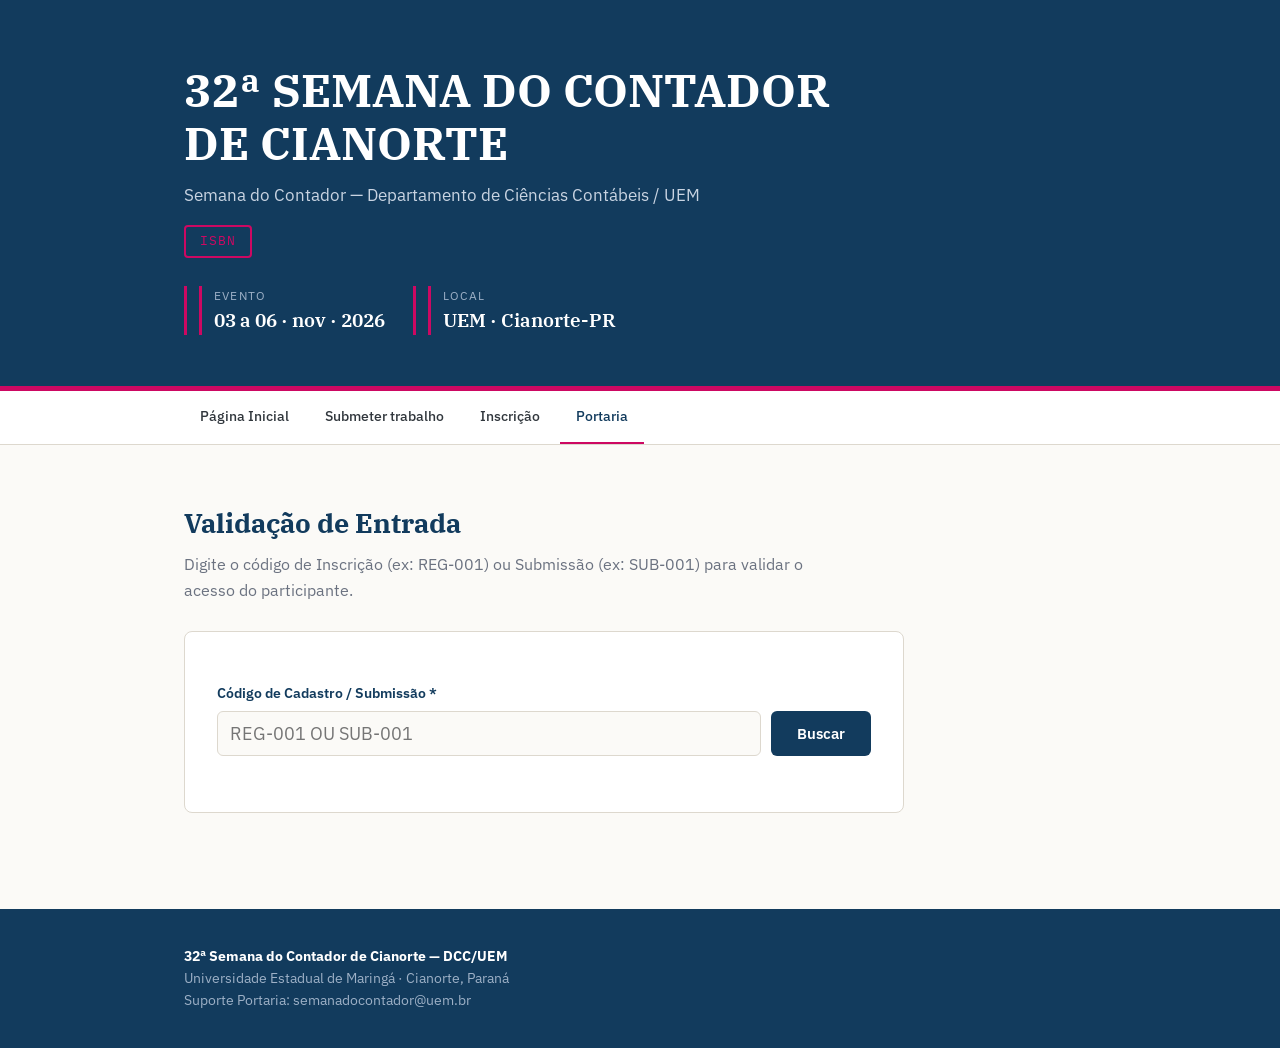
==== portaria.html @ 2221eb07 "new file:   portaria.html" ====
<!DOCTYPE html>
<html lang="pt-BR">
<head>
<meta charset="UTF-8">
<meta name="viewport" content="width=device-width, initial-scale=1.0">
<title>Controle de Entrada - 32ª Semana do Contador de Cianorte</title>
<link rel="preconnect" href="https://fonts.googleapis.com">
<link rel="preconnect" href="https://fonts.gstatic.com" crossorigin>
<link href="https://fonts.googleapis.com/css2?family=IBM+Plex+Serif:wght@500;600;700&family=IBM+Plex+Sans:wght@400;500;600&family=IBM+Plex+Mono:wght@500&display=swap" rel="stylesheet">
<link rel="stylesheet" href="style.css">
<style>
  .badge {
    display: inline-block;
    padding: 4px 10px;
    border-radius: 4px;
    font-size: 12px;
    font-weight: 600;
    text-transform: uppercase;
    margin-bottom: 12px;
  }
  .badge-pendente { background: var(--ouro-claro); color: var(--tinta); border: 1px solid var(--ouro); }
  .badge-sucesso { background: #E8F3EC; color: var(--verde); border: 1px solid var(--verde); }
  .badge-alerta { background: #FBEAE6; color: var(--vermelho); border: 1px solid var(--vermelho); }
  
  .detalhes-grid {
    margin: 16px 0;
    padding: 14px;
    background: var(--papel);
    border-radius: 6px;
    border: 1px solid var(--linha);
  }
  .detalhes-grid p {
    margin-bottom: 6px;
    font-size: 15px;
  }
  .detalhes-grid p:last-child { margin-bottom: 0; }
</style>
</head>
<body>

<!-- HEADER PADRONIZADO -->
<header>
  <div class="container">
    <h1>32ª SEMANA DO CONTADOR DE CIANORTE</h1>
    <p class="sub">Semana do Contador — Departamento de Ciências Contábeis / UEM</p>
    <span class="issn">ISBN</span>
    <div class="datas-topo">
      <div><div class="rotulo">Evento</div><div class="valor">03 a 06 · nov · 2026</div></div>
      <div><div class="rotulo">Local</div><div class="valor">UEM · Cianorte-PR</div></div>
    </div>
  </div>
</header>

<!-- NAV PADRONIZADA -->
<nav aria-label="Navegação">
  <div class="container">
    <a href="index.html">Página Inicial</a>
    <a href="submeter.html">Submeter trabalho</a>
    <a href="registro.html">Inscrição</a>
    <a href="portaria.html" style="border-bottom-color: var(--ouro); color: var(--tinta);">Portaria</a>
  </div>
</nav>

<!-- SEÇÃO DE CONTROLE DE ENTRADA -->
<section id="portaria">
  <div class="container">
    <h2>Validação de Entrada</h2>
    <p class="h2-sub">Digite o código de Inscrição (ex: REG-001) ou Submissão (ex: SUB-001) para validar o acesso do participante.</p>

    <div class="card">
      <label for="codigo-busca">Código de Cadastro / Submissão *</label>
      <div style="display: flex; gap: 10px; margin-top: 6px;">
        <input type="text" id="codigo-busca" class="mono" placeholder="REG-001 ou SUB-001" style="font-size: 18px; text-transform: uppercase;" onkeyup="if(event.key==='Enter') validarCodigo()">
        <button type="button" class="botao" style="margin-top:0; white-space: nowrap;" id="btn-validar" onclick="validarCodigo()">Buscar</button>
      </div>

      <!-- PAINEL DE RESULTADO DA BUSCA -->
      <div id="resultado-busca" style="margin-top: 24px;"></div>
    </div>
  </div>
</section>

<!-- FOOTER PADRONIZADO -->
<footer>
  <div class="container">
    <strong>32ª Semana do Contador de Cianorte — DCC/UEM</strong><br>
    Universidade Estadual de Maringá · Cianorte, Paraná<br>
    Suporte Portaria: semanadocontador@uem.br
  </div>
</footer>

<script>
// Insira aqui a URL do Web App gerada após implantar o script acima no Google Apps Script
const SCRIPT_URL_PORTARIA = "https://script.google.com/macros/s/AKfycbx_M1IVFG1Yynvi_aUIpSMlc3blMVT0K0QPFCjHeTNdpd_vogOQeO8iHFNmOr55RuN-8g/exec";

let codigoAtual = "";

async function validarCodigo() {
  const input = document.getElementById("codigo-busca");
  const codigo = input.value.trim();
  const out = document.getElementById("resultado-busca");
  const btn = document.getElementById("btn-validar");

  if (!codigo) {
    out.innerHTML = '<div class="msg-erro">Por favor, digite um código válido.</div>';
    return;
  }

  out.innerHTML = '<p class="mono">Consultando base de dados...</p>';
  btn.disabled = true;

  try {
    const resp = await fetch(`${SCRIPT_URL_PORTARIA}?action=validar&codigo=${encodeURIComponent(codigo)}`);
    const res = await resp.json();

    if (res.ok) {
      codigoAtual = res.dados.id;
      renderizarDados(res.tipo, res.dados);
    } else {
      out.innerHTML = `<div class="msg-erro">${res.erro || "Registro não encontrado."}</div>`;
    }
  } catch (err) {
    out.innerHTML = '<div class="msg-erro">Erro de conexão ao consultar o servidor.</div>';
  } finally {
    btn.disabled = false;
  }
}

function renderizarDados(tipo, d) {
  const out = document.getElementById("resultado-busca");
  
  const jaFezCheckin = d.checkin;
  const badgeCheckin = jaFezCheckin 
    ? `<span class="badge badge-alerta">ENTRADA JÁ REALIZADA EM ${d.dataCheckin}</span>`
    : `<span class="badge badge-sucesso">PRONTO PARA ENTRADA</span>`;

  let infoHtml = "";

  if (tipo === "Inscrição") {
    infoHtml = `
      <p><strong>Participante:</strong> ${d.nome}</p>
      <p><strong>CPF:</strong> ${d.cpf}</p>
      <p><strong>Classe:</strong> ${d.classe} ${d.ra !== "N/A" ? `(RA: ${d.ra})` : ""}</p>
      <p><strong>Status do Pagamento:</strong> <strong>${d.status}</strong></p>
    `;
  } else {
    infoHtml = `
      <p><strong>Título do Trabalho:</strong> ${d.titulo}</p>
      <p><strong>Autores:</strong> ${d.autores}</p>
      <p><strong>Área:</strong> ${d.area}</p>
      <p><strong>Status do Trabalho:</strong> <strong>${d.status}</strong></p>
    `;
  }

  out.innerHTML = `
    <div style="border-top: 2px solid var(--linha); padding-top: 18px;">
      ${badgeCheckin}
      <h3>[${tipo}] ${d.id}</h3>
      
      <div class="detalhes-grid">
        ${infoHtml}
      </div>

      ${
        jaFezCheckin 
          ? `<div class="msg-erro" style="margin-top:10px">Atenção: Este participante já realizou o check-in anteriormente.</div>`
          : `<button type="button" class="botao" id="btn-confirmar" style="background-color: var(--verde);" onclick="confirmarEntrada()">Liberar Entrada e Credenciar</button>`
      }
    </div>
  `;
}

async function confirmarEntrada() {
  if (!codigoAtual) return;

  const btn = document.getElementById("btn-confirmar");
  btn.disabled = true;
  btn.textContent = "Registrando entrada...";

  try {
    const resp = await fetch(SCRIPT_URL_PORTARIA, {
      method: "POST",
      headers: { "Content-Type": "text/plain;charset=utf-8" },
      body: JSON.stringify({
        action: "confirmar_checkin",
        codigo: codigoAtual
      })
    });

    const res = await resp.json();

    if (res.ok) {
      document.getElementById("resultado-busca").innerHTML = `
        <div class="msg-ok">
          <strong>ENTRADA LIBERADA!</strong><br>
          ${res.mensagem}<br>
          <span class="mono">Código: ${codigoAtual}</span>
        </div>
      `;
      document.getElementById("codigo-busca").value = "";
      codigoAtual = "";
    } else {
      alert("Erro ao registrar entrada: " + res.erro);
      btn.disabled = false;
      btn.textContent = "Liberar Entrada e Credenciar";
    }
  } catch (err) {
    alert("Erro de conexão ao registrar entrada.");
    btn.disabled = false;
    btn.textContent = "Liberar Entrada e Credenciar";
  }
}
</script>
</body>
</html>
---- style.css ----
:root {
    --tinta: #123B5D;
    --tinta-claro: #2A3270;
    --papel: #FBFAF7;
    --grafite: #31373D;
    --cinza: #6B7280;
    --linha: #DDD8CE;
    --ouro: #CD0862;
    --ouro-claro: #FFF8DC;
    --verde: #2F7D4F;
    --vermelho: #B3402E;
    --branco: #FFFFFF;
    --ciano: #3EC6D0;
}

* {
    margin: 0;
    padding: 0;
    box-sizing: border-box
}

html {
    scroll-behavior: smooth
}

body {
    font-family: 'IBM Plex Sans', sans-serif;
    background: var(--papel);
    color: var(--grafite);
    line-height: 1.6;
    font-size: 16px
}

h1,
h2,
h3 {
    font-family: 'IBM Plex Serif', serif;
    color: var(--tinta)
}

.mono {
    font-family: 'IBM Plex Mono', monospace
}

.container {
    max-width: 960px;
    margin: 0 auto;
    padding: 0 24px
}

/* ---------- CABEÇALHO PADRONIZADO ---------- */
header {
    background: var(--tinta);
    color: var(--branco);
    padding: 64px 0 56px;
    position: relative;
    overflow: hidden
}

header::after {
    content: "";
    position: absolute;
    left: 0;
    right: 0;
    bottom: 0;
    height: 5px;
    background: var(--ouro)
}

header h1 {
    color: var(--branco);
    font-size: clamp(30px, 5vw, 46px);
    line-height: 1.15;
    font-weight: 700;
    max-width: 720px
}

header .sub {
    margin-top: 12px;
    font-size: 17px;
    color: #C9D4E2;
    max-width: 640px
}

.issn {
    display: inline-block;
    margin-top: 16px;
    border: 2px solid var(--ouro);
    color: var(--ouro);
    padding: 4px 14px;
    font-family: 'IBM Plex Mono', monospace;
    font-size: 13px;
    letter-spacing: .08em;
    border-radius: 4px
}

.datas-topo {
    margin-top: 28px;
    display: flex;
    gap: 28px;
    flex-wrap: wrap
}

.datas-topo div {
    border-left: 3px solid var(--ouro);
    padding-left: 12px
}

.datas-topo .rotulo {
    font-size: 12px;
    letter-spacing: .1em;
    text-transform: uppercase;
    color: #9DB0C6
}

.datas-topo .valor {
    font-family: 'IBM Plex Serif', serif;
    font-size: 19px;
    font-weight: 600;
    color: var(--branco)
}

/* ---------- NAVEGAÇÃO PADRONIZADA ---------- */
nav {
    background: var(--branco);
    border-bottom: 1px solid var(--linha);
    position: sticky;
    top: 0;
    z-index: 50
}

nav .container {
    display: flex;
    gap: 4px;
    overflow-x: auto
}

nav a {
    padding: 14px 16px;
    font-size: 14px;
    font-weight: 500;
    color: var(--grafite);
    text-decoration: none;
    white-space: nowrap;
    border-bottom: 2px solid transparent
}

nav a:hover,
nav a:focus-visible {
    color: var(--tinta);
    border-bottom-color: var(--ouro);
    outline: none
}

/* ---------- SEÇÕES ---------- */
section {
    padding: 56px 0
}

section+section {
    border-top: 1px solid var(--linha)
}

h2 {
    font-size: 27px;
    margin-bottom: 8px
}

.h2-sub {
    color: var(--cinza);
    margin-bottom: 28px;
    max-width: 640px
}

/* ---------- CATEGORIAS ---------- */
.cat-grid {
    display: grid;
    grid-template-columns: 1fr 1fr;
    gap: 18px;
    max-width: 640px
}

.cat-card {
    border: 2px solid var(--ouro);
    border-radius: 8px;
    padding: 18px
}

.cat-card h3 {
    color: var(--ouro);
    font-size: 18px;
    margin-bottom: 6px
}

.cat-card p {
    font-size: 14px;
    color: var(--cinza)
}
.cronograma {
    list-style:none;max-width:640px
}
.cronograma li {
    display:flex;gap:18px;padding:13px 0;border-bottom:1px dashed var(--linha);align-items:baseline
}
.cronograma .data {
    font-family:'IBM Plex Mono',monospace;font-size:14px;font-weight:500;color:var(--tinta);min-width:150px
}
.cronograma .destaque .data,.cronograma .destaque .etapa{
    color:var(--ouro);font-weight:600
}
/* ---------- ÁREAS TEMÁTICAS ---------- */
.areas-list {
    list-style: none;
    max-width: 640px
}

.areas-list li {
    padding: 10px 0;
    border-bottom: 1px solid var(--linha);
    display: flex;
    gap: 12px;
    align-items: baseline
}

.areas-list .num {
    font-family: 'IBM Plex Serif', serif;
    font-size: 22px;
    font-weight: 600;
    color: var(--ouro);
    min-width: 32px
}

/* ---------- FORMULÁRIOS ---------- */
.card {
    background: var(--branco);
    border: 1px solid var(--linha);
    border-radius: 8px;
    padding: 32px;
    max-width: 720px
}

label {
    display: block;
    font-size: 14px;
    font-weight: 600;
    color: var(--tinta);
    margin: 18px 0 6px
}

input[type=text],
input[type=email],
select,
textarea {
    width: 100%;
    padding: 10px 12px;
    border: 1px solid var(--linha);
    border-radius: 6px;
    font-family: 'IBM Plex Sans', sans-serif;
    font-size: 15px;
    background: var(--papel);
    color: var(--grafite)
}

input:focus,
select:focus,
textarea:focus {
    outline: 2px solid var(--tinta-claro);
    outline-offset: 1px;
    border-color: var(--tinta-claro)
}

textarea {
    min-height: 120px;
    resize: vertical
}

.hint {
    font-size: 13px;
    color: var(--cinza);
    margin-top: 4px
}

.autor-bloco {
    border: 1px dashed var(--linha);
    border-radius: 6px;
    padding: 14px 16px 18px;
    margin-top: 10px;
    position: relative
}

.autor-bloco .tag {
    font-family: 'IBM Plex Mono', monospace;
    font-size: 12px;
    color: var(--ouro);
    text-transform: uppercase;
    letter-spacing: .08em
}

.remover-autor {
    position: absolute;
    top: 10px;
    right: 12px;
    background: none;
    border: none;
    color: var(--vermelho);
    cursor: pointer;
    font-size: 13px;
    font-family: inherit
}

.botao {
    display: inline-block;
    background: var(--tinta);
    color: var(--branco);
    border: none;
    border-radius: 6px;
    padding: 13px 26px;
    font-size: 15px;
    font-weight: 600;
    font-family: 'IBM Plex Sans', sans-serif;
    cursor: pointer;
    margin-top: 24px
}

.botao:hover {
    background: var(--tinta-claro)
}

.botao:focus-visible {
    outline: 3px solid var(--ouro);
    outline-offset: 2px
}

.botao[disabled] {
    opacity: .55;
    cursor: wait
}

.botao-sec {
    background: none;
    border: 1px solid var(--tinta);
    color: var(--tinta);
    border-radius: 6px;
    padding: 9px 16px;
    font-size: 14px;
    font-weight: 500;
    cursor: pointer;
    font-family: inherit;
    margin-top: 12px
}

.botao-sec:hover {
    background: var(--ouro-claro)
}

.msg-ok {
    background: #E8F3EC;
    border-left: 3px solid var(--verde);
    padding: 16px;
    border-radius: 0 6px 6px 0;
    margin-top: 20px
}

.msg-erro {
    background: #FBEAE6;
    border-left: 3px solid var(--vermelho);
    padding: 16px;
    border-radius: 0 6px 6px 0;
    margin-top: 20px;
    font-size: 14px
}

.msg-ok .id {
    font-family: 'IBM Plex Mono', monospace;
    font-size: 22px;
    font-weight: 600;
    color: var(--tinta);
    display: block;
    margin: 6px 0
}

.check-linha {
    display: flex;
    gap: 10px;
    align-items: flex-start;
    margin-top: 18px;
    font-size: 14px
}

.check-linha input {
    margin-top: 4px
}

.download-link {
    display: inline-flex;
    align-items: center;
    gap: 8px;
    background: var(--tinta);
    color: var(--branco);
    padding: 10px 20px;
    border-radius: 6px;
    text-decoration: none;
    font-weight: 600;
    font-size: 14px;
    margin-top: 12px
}

.download-link:hover {
    opacity: .9
}

/* ---------- RODAPÉ PADRONIZADO ---------- */
footer {
    background: var(--tinta);
    color: #9DB0C6;
    padding: 36px 0;
    font-size: 14px;
    margin-top: 40px
}

footer strong {
    color: var(--branco)
}

@media(max-width:640px) {
    .cat-grid {
        grid-template-columns: 1fr
    }

    .card {
        padding: 22px
    }
}

@media(prefers-reduced-motion:reduce) {
    html {
        scroll-behavior: auto
    }
}
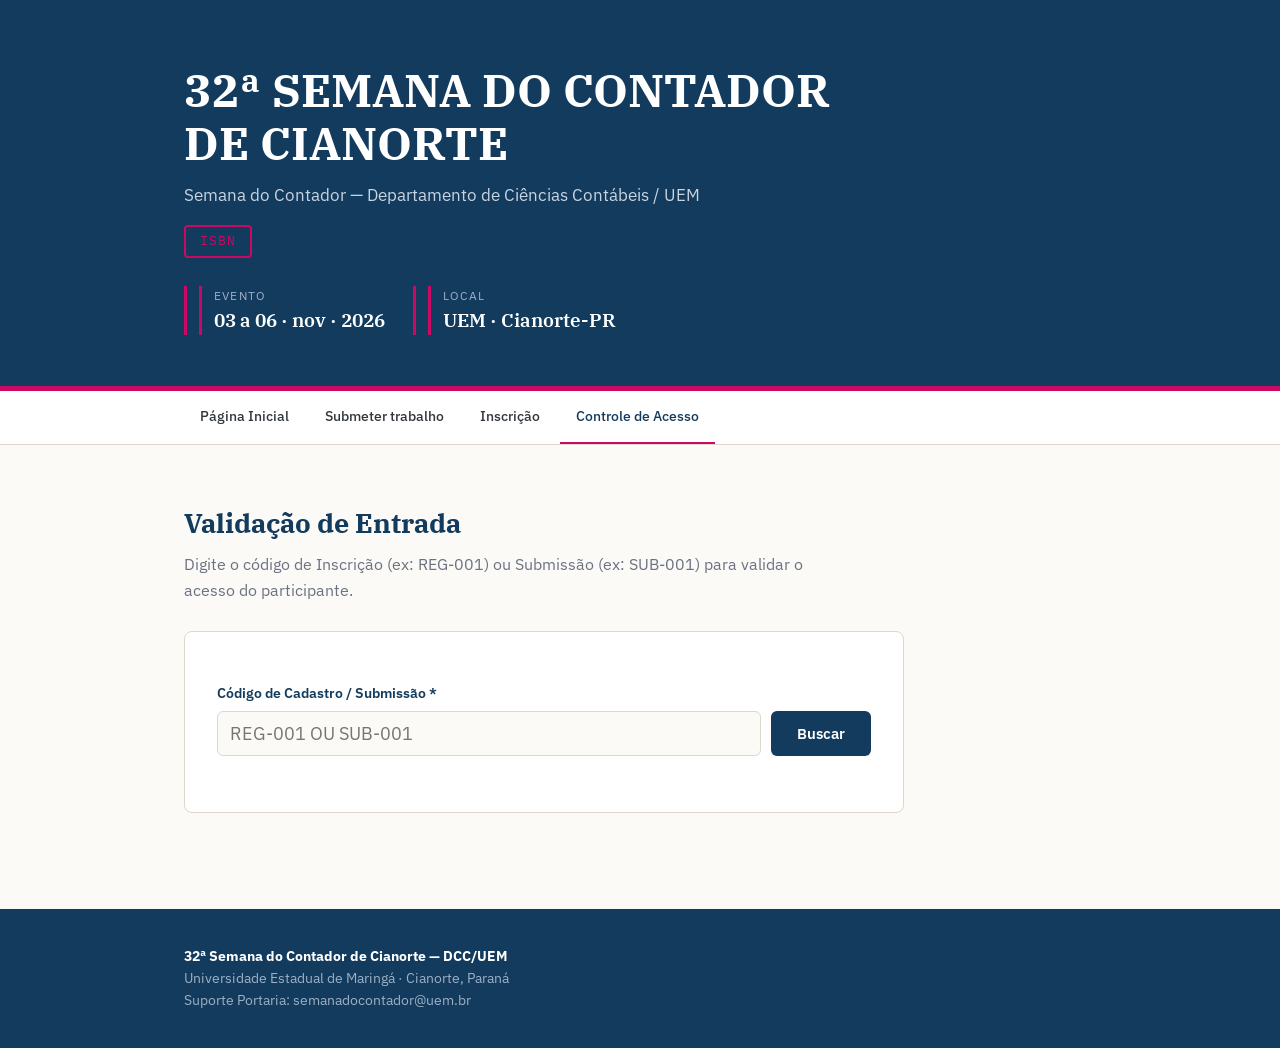
==== commit b425259b: "modified:   index.html 	modified:   portaria.html" ====
--- a/portaria.html
+++ b/portaria.html
@@ -57,7 +57,7 @@
     <a href="index.html">Página Inicial</a>
     <a href="submeter.html">Submeter trabalho</a>
     <a href="registro.html">Inscrição</a>
-    <a href="portaria.html" style="border-bottom-color: var(--ouro); color: var(--tinta);">Portaria</a>
+    <a href="portaria.html" style="border-bottom-color: var(--ouro); color: var(--tinta);">Controle de Acesso</a>
   </div>
 </nav>
 
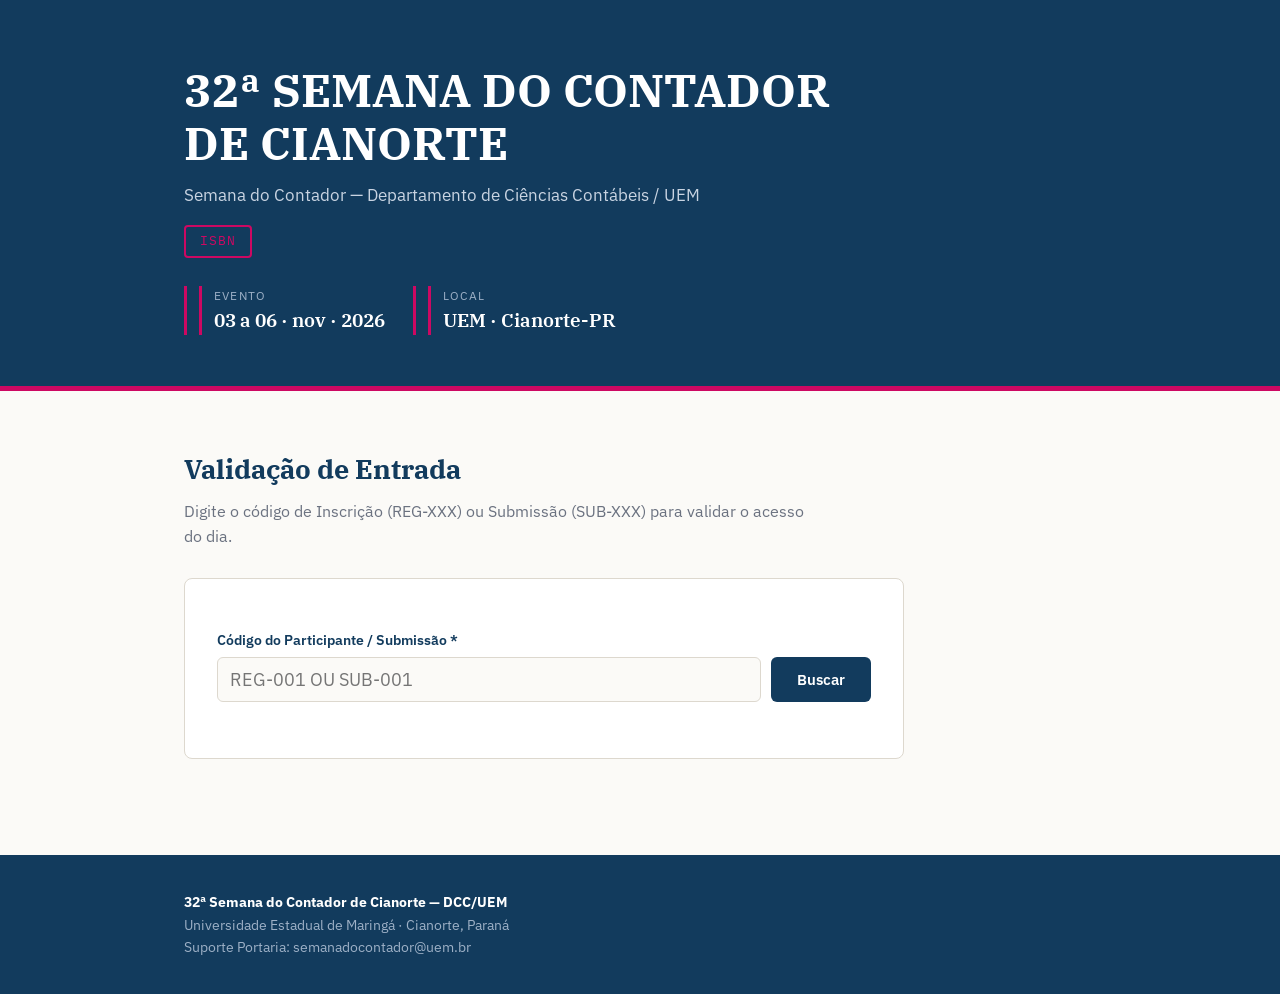
==== commit 69250a90: "modified:   portaria.html" ====
--- a/portaria.html
+++ b/portaria.html
@@ -34,11 +34,16 @@
     font-size: 15px;
   }
   .detalhes-grid p:last-child { margin-bottom: 0; }
+  .historico-lista {
+    font-size: 13px;
+    color: #666;
+    margin-top: 8px;
+    padding-left: 18px;
+  }
 </style>
 </head>
 <body>
 
-<!-- HEADER PADRONIZADO -->
 <header>
   <div class="container">
     <h1>32ª SEMANA DO CONTADOR DE CIANORTE</h1>
@@ -51,36 +56,22 @@
   </div>
 </header>
 
-<!-- NAV PADRONIZADA -->
-<nav aria-label="Navegação">
-  <div class="container">
-    <a href="index.html">Página Inicial</a>
-    <a href="submeter.html">Submeter trabalho</a>
-    <a href="registro.html">Inscrição</a>
-    <a href="portaria.html" style="border-bottom-color: var(--ouro); color: var(--tinta);">Controle de Acesso</a>
-  </div>
-</nav>
-
-<!-- SEÇÃO DE CONTROLE DE ENTRADA -->
 <section id="portaria">
   <div class="container">
     <h2>Validação de Entrada</h2>
-    <p class="h2-sub">Digite o código de Inscrição (ex: REG-001) ou Submissão (ex: SUB-001) para validar o acesso do participante.</p>
+    <p class="h2-sub">Digite o código de Inscrição (REG-XXX) ou Submissão (SUB-XXX) para validar o acesso do dia.</p>
 
     <div class="card">
-      <label for="codigo-busca">Código de Cadastro / Submissão *</label>
+      <label for="codigo-busca">Código do Participante / Submissão *</label>
       <div style="display: flex; gap: 10px; margin-top: 6px;">
         <input type="text" id="codigo-busca" class="mono" placeholder="REG-001 ou SUB-001" style="font-size: 18px; text-transform: uppercase;" onkeyup="if(event.key==='Enter') validarCodigo()">
         <button type="button" class="botao" style="margin-top:0; white-space: nowrap;" id="btn-validar" onclick="validarCodigo()">Buscar</button>
       </div>
-
-      <!-- PAINEL DE RESULTADO DA BUSCA -->
       <div id="resultado-busca" style="margin-top: 24px;"></div>
     </div>
   </div>
 </section>
 
-<!-- FOOTER PADRONIZADO -->
 <footer>
   <div class="container">
     <strong>32ª Semana do Contador de Cianorte — DCC/UEM</strong><br>
@@ -90,7 +81,6 @@
 </footer>
 
 <script>
-// Insira aqui a URL do Web App gerada após implantar o script acima no Google Apps Script
 const SCRIPT_URL_PORTARIA = "https://script.google.com/macros/s/AKfycbx_M1IVFG1Yynvi_aUIpSMlc3blMVT0K0QPFCjHeTNdpd_vogOQeO8iHFNmOr55RuN-8g/exec";
 
 let codigoAtual = "";
@@ -129,10 +119,10 @@
 function renderizarDados(tipo, d) {
   const out = document.getElementById("resultado-busca");
   
-  const jaFezCheckin = d.checkin;
-  const badgeCheckin = jaFezCheckin 
-    ? `<span class="badge badge-alerta">ENTRADA JÁ REALIZADA EM ${d.dataCheckin}</span>`
-    : `<span class="badge badge-sucesso">PRONTO PARA ENTRADA</span>`;
+  const jaFezCheckinHoje = d.checkinHoje;
+  const badgeCheckin = jaFezCheckinHoje 
+    ? `<span class="badge badge-alerta">ENTRADA JÁ REALIZADA HOJE</span>`
+    : `<span class="badge badge-sucesso">LIBERADO PARA ENTRADA HOJE</span>`;
 
   let infoHtml = "";
 
@@ -141,14 +131,26 @@
       <p><strong>Participante:</strong> ${d.nome}</p>
       <p><strong>CPF:</strong> ${d.cpf}</p>
       <p><strong>Classe:</strong> ${d.classe} ${d.ra !== "N/A" ? `(RA: ${d.ra})` : ""}</p>
-      <p><strong>Status do Pagamento:</strong> <strong>${d.status}</strong></p>
+      <p><strong>Status Pagamento:</strong> <strong>${d.status}</strong></p>
     `;
   } else {
     infoHtml = `
-      <p><strong>Título do Trabalho:</strong> ${d.titulo}</p>
+      <p><strong>Título:</strong> ${d.titulo}</p>
       <p><strong>Autores:</strong> ${d.autores}</p>
       <p><strong>Área:</strong> ${d.area}</p>
-      <p><strong>Status do Trabalho:</strong> <strong>${d.status}</strong></p>
+      <p><strong>Status Trabalho:</strong> <strong>${d.status}</strong></p>
+    `;
+  }
+
+  let historicoHtml = "";
+  if (d.historico && d.historico.length > 0) {
+    historicoHtml = `
+      <div style="margin-top: 10px;">
+        <strong>Histórico de acessos anteriores:</strong>
+        <ul class="historico-lista">
+          ${d.historico.map(h => `<li>${h}</li>`).join("")}
+        </ul>
+      </div>
     `;
   }
 
@@ -159,12 +161,13 @@
       
       <div class="detalhes-grid">
         ${infoHtml}
+        ${historicoHtml}
       </div>
 
       ${
-        jaFezCheckin 
-          ? `<div class="msg-erro" style="margin-top:10px">Atenção: Este participante já realizou o check-in anteriormente.</div>`
-          : `<button type="button" class="botao" id="btn-confirmar" style="background-color: var(--verde);" onclick="confirmarEntrada()">Liberar Entrada e Credenciar</button>`
+        jaFezCheckinHoje 
+          ? `<div class="msg-erro" style="margin-top:10px">Atenção: Acesso já liberado para este código na data de hoje.</div>`
+          : `<button type="button" class="botao" id="btn-confirmar" style="background-color: var(--verde);" onclick="confirmarEntrada()">Confirmar Entrada Diária</button>`
       }
     </div>
   `;
@@ -192,7 +195,7 @@
     if (res.ok) {
       document.getElementById("resultado-busca").innerHTML = `
         <div class="msg-ok">
-          <strong>ENTRADA LIBERADA!</strong><br>
+          <strong>ENTRADA CONFIRMADA!</strong><br>
           ${res.mensagem}<br>
           <span class="mono">Código: ${codigoAtual}</span>
         </div>
@@ -202,12 +205,12 @@
     } else {
       alert("Erro ao registrar entrada: " + res.erro);
       btn.disabled = false;
-      btn.textContent = "Liberar Entrada e Credenciar";
+      btn.textContent = "Confirmar Entrada Diária";
     }
   } catch (err) {
     alert("Erro de conexão ao registrar entrada.");
     btn.disabled = false;
-    btn.textContent = "Liberar Entrada e Credenciar";
+    btn.textContent = "Confirmar Entrada Diária";
   }
 }
 </script>
